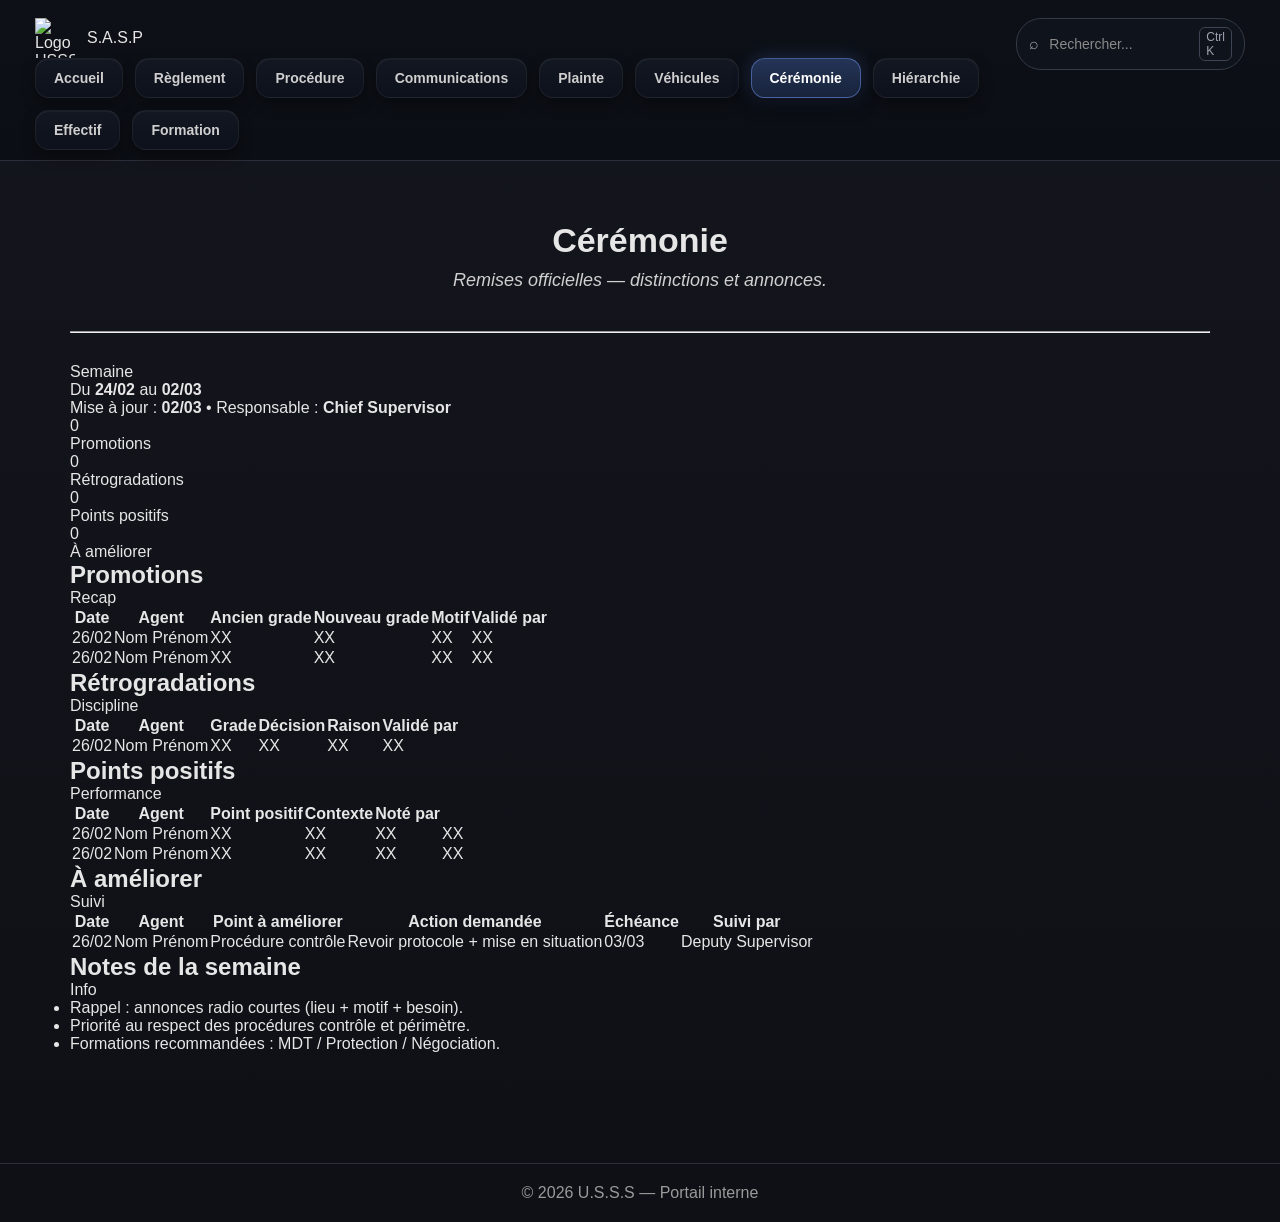
==== ceremonie.html @ 1932ebf6 "Create ceremonie.html" ====
<!DOCTYPE html>
<html lang="fr">
<head>
  <meta charset="UTF-8" />
  <meta name="viewport" content="width=device-width, initial-scale=1.0" />
  <title>U.S.S.S - Cérémonie</title>
  <link rel="icon" type="image/png" href="favicon.png">
  <link rel="stylesheet" href="style.css" />
</head>
<body>

<header class="topbar">
  <div class="topbar__left">
    <div class="brand">
      <div class="brand__logo">
        <img src="favicon.png" alt="Logo USSS">
      </div>
      <div class="brand__name">S.A.S.P</div>
    </div>

    <nav class="nav">
      <a class="nav__link" href="index.html">Accueil</a>
      <a class="nav__link" href="reglement.html">Règlement</a>
      <a class="nav__link" href="procedure.html">Procédure</a>
      <a class="nav__link" href="communications.html">Communications</a>
      <a class="nav__link" href="plainte.html">Plainte</a>
      <a class="nav__link" href="vehicules.html">Véhicules</a>

      <!-- Nom changé uniquement -->
      <a class="nav__link nav__link--active" href="ceremonie.html">Cérémonie</a>

      <a class="nav__link" href="hierarchie.html">Hiérarchie</a>
     <a class="nav__link" href="effectif.html">Effectif</a>
      <a class="nav__link" href="formation.html">Formation</a>
    </nav>
  </div>

  <div class="topbar__right">
    <div class="search">
      <span class="search__icon" aria-hidden="true">⌕</span>
      <input class="search__input" type="search" placeholder="Rechercher..." />
      <span class="search__hint" aria-hidden="true">Ctrl K</span>
    </div>
  </div>
</header>

<main class="container">
  <section class="hero">
    <h1 class="hero__title">Cérémonie</h1>
    <p class="hero__subtitle">Remises officielles — distinctions et annonces.</p>
  </section>

  <hr class="divider" />


  <!-- Bandeau semaine -->
  <section class="dispatch-week">
    <div class="dispatch-week__left">
      <div class="dispatch-week__label">Semaine</div>
      <div class="dispatch-week__range">Du <b>24/02</b> au <b>02/03</b></div>
      <div class="dispatch-week__meta">Mise à jour : <b>02/03</b> • Responsable : <b>Chief Supervisor</b></div>
    </div>

    <div class="dispatch-week__right">
      <div class="dispatch-kpi">
        <div class="dispatch-kpi__value">0</div>
        <div class="dispatch-kpi__label">Promotions</div>
      </div>
      <div class="dispatch-kpi">
        <div class="dispatch-kpi__value">0</div>
        <div class="dispatch-kpi__label">Rétrogradations</div>
      </div>
      <div class="dispatch-kpi">
        <div class="dispatch-kpi__value">0</div>
        <div class="dispatch-kpi__label">Points positifs</div>
      </div>
      <div class="dispatch-kpi">
        <div class="dispatch-kpi__value">0</div>
        <div class="dispatch-kpi__label">À améliorer</div>
      </div>
    </div>
  </section>

  <!-- PROMOTIONS -->
  <section class="dispatch-card">
    <div class="dispatch-head">
      <h2 class="dispatch-title">Promotions</h2>
      <span class="dispatch-badge">Recap</span>
    </div>

    <div class="dispatch-table-wrap">
      <table class="dispatch-table">
        <thead>
          <tr>
            <th>Date</th>
            <th>Agent</th>
            <th>Ancien grade</th>
            <th>Nouveau grade</th>
            <th>Motif</th>
            <th>Validé par</th>
          </tr>
        </thead>
        <tbody>
          <tr>
            <td>26/02</td>
            <td>Nom Prénom</td>
            <td>XX</td>
            <td>XX</td>
            <td>XX</td>
            <td>XX</td>
          </tr>
          <tr>
            <td>26/02</td>
            <td>Nom Prénom</td>
            <td>XX</td>
            <td>XX</td>
            <td>XX</td>
            <td>XX</td>
          </tr>
        </tbody>
      </table>
    </div>
  </section>

  <!-- RÉTROGRADATIONS -->
  <section class="dispatch-card">
    <div class="dispatch-head">
      <h2 class="dispatch-title">Rétrogradations</h2>
      <span class="dispatch-badge dispatch-badge--warn">Discipline</span>
    </div>

    <div class="dispatch-table-wrap">
      <table class="dispatch-table">
        <thead>
          <tr>
            <th>Date</th>
            <th>Agent</th>
            <th>Grade</th>
            <th>Décision</th>
            <th>Raison</th>
            <th>Validé par</th>
          </tr>
        </thead>
        <tbody>
          <tr>
            <td>26/02</td>
            <td>Nom Prénom</td>
            <td>XX</td>
            <td>XX</td>
            <td>XX</td>
            <td>XX</td>
          </tr>
        </tbody>
      </table>
    </div>
  </section>

  <!-- POINTS POSITIFS -->
  <section class="dispatch-card">
    <div class="dispatch-head">
      <h2 class="dispatch-title">Points positifs</h2>
      <span class="dispatch-badge dispatch-badge--ok">Performance</span>
    </div>

    <div class="dispatch-table-wrap">
      <table class="dispatch-table">
        <thead>
          <tr>
            <th>Date</th>
            <th>Agent</th>
            <th>Point positif</th>
            <th>Contexte</th>
            <th>Noté par</th>
          </tr>
        </thead>
        <tbody>
          <tr>
            <td>26/02</td>
            <td>Nom Prénom</td>
            <td>XX</td>
            <td>XX</td>
            <td>XX</td>
            <td>XX</td>
          </tr>
          <tr>
            <td>26/02</td>
            <td>Nom Prénom</td>
            <td>XX</td>
            <td>XX</td>
            <td>XX</td>
            <td>XX</td>
          </tr>
        </tbody>
      </table>
    </div>
  </section>

  <!-- À AMÉLIORER -->
  <section class="dispatch-card">
    <div class="dispatch-head">
      <h2 class="dispatch-title">À améliorer</h2>
      <span class="dispatch-badge dispatch-badge--warn">Suivi</span>
    </div>

    <div class="dispatch-table-wrap">
      <table class="dispatch-table">
        <thead>
          <tr>
            <th>Date</th>
            <th>Agent</th>
            <th>Point à améliorer</th>
            <th>Action demandée</th>
            <th>Échéance</th>
            <th>Suivi par</th>
          </tr>
        </thead>
        <tbody>
          <tr>
            <td>26/02</td>
            <td>Nom Prénom</td>
            <td>Procédure contrôle</td>
            <td>Revoir protocole + mise en situation</td>
            <td>03/03</td>
            <td>Deputy Supervisor</td>
          </tr>
        </tbody>
      </table>
    </div>
  </section>

  <!-- NOTES / REMARQUES -->
  <section class="dispatch-card">
    <div class="dispatch-head">
      <h2 class="dispatch-title">Notes de la semaine</h2>
      <span class="dispatch-badge">Info</span>
    </div>

    <div class="dispatch-notes">
      <ul class="dispatch-notes__list">
        <li>Rappel : annonces radio courtes (lieu + motif + besoin).</li>
        <li>Priorité au respect des procédures contrôle et périmètre.</li>
        <li>Formations recommandées : MDT / Protection / Négociation.</li>
      </ul>
    </div>
  </section>

</main>

<footer class="footer">
  <p>© <span id="year"></span> U.S.S.S — Portail interne</p>
</footer>

<script>
  document.getElementById("year").textContent = new Date().getFullYear();
</script>

</body>
</html>
---- style.css ----
/* RESET */

*{
margin:0;
padding:0;
box-sizing:border-box;
}

:root{
--bg:#0f1115;
--bg2:#151821;
--border:#2a2f3a;
--text:#e6e6e6;
--muted:#a9a9a9;
--blue:#7da2ff;
}

body{
font-family:Arial, Helvetica, sans-serif;
background:linear-gradient(to bottom,#14161d,#0e1016);
color:var(--text);
min-height:100vh;
}

/* HEADER */

.topbar{
display:flex;
justify-content:space-between;
align-items:flex-start;
padding:18px 35px 10px;
border-bottom:1px solid var(--border);
background:linear-gradient(180deg,#0d1117,#0b0e14);
}

/* LOGO */

.brand {
display: flex;
align-items: center;
gap: 12px;
}

.brand__logo {
width: 40px;
height: 40px;
display: flex;
align-items: center;
justify-content: center;
overflow: hidden;
}

.brand__logo img {
width: 100%;
height: 100%;
object-fit: contain;
}
/* MENU */

.nav{
display:flex;
flex-wrap:wrap;
gap:12px;
}

/* BOUTONS MENU */

.nav__link{
position:relative;
display:inline-flex;
align-items:center;
justify-content:center;
padding:11px 18px;
font-size:14px;
font-weight:600;
text-decoration:none;
color:#cfcfcf;

background:linear-gradient(180deg,#131722,#0c111b);

border-radius:14px;

border:1px solid rgba(255,255,255,0.06);

box-shadow:
inset 0 1px 0 rgba(255,255,255,0.04),
0 6px 14px rgba(0,0,0,0.35);

transition:
transform .25s,
background .25s,
box-shadow .25s,
color .25s;

overflow:hidden;
}

/* EFFET LUMIERE */

.nav__link::before{
content:"";
position:absolute;
inset:0;

background:linear-gradient(
120deg,
transparent 0%,
rgba(255,255,255,0.15) 50%,
transparent 100%
);

transform:translateX(-120%);
transition:transform .6s;
}

/* HOVER */

.nav__link:hover{
color:#ffffff;

transform:translateY(-2px) scale(1.03);

background:linear-gradient(180deg,#1a2030,#101622);

box-shadow:
0 10px 20px rgba(0,0,0,0.45),
0 0 10px rgba(90,120,255,0.15);
}

.nav__link:hover::before{
transform:translateX(120%);
}

/* CLICK */

.nav__link:active{
transform:scale(.97);
}

/* BOUTON ACTIF */

.nav__link--active{

color:#ffffff;

background:linear-gradient(180deg,#243457,#18233b);

border-color:rgba(120,160,255,0.45);

box-shadow:
0 8px 18px rgba(0,0,0,0.45),
0 0 18px rgba(100,140,255,0.25);
}

/* SEARCH */

.topbar__right{
display:flex;
align-items:center;
}

.search{
display:flex;
align-items:center;
gap:10px;

border:1px solid #343a46;

border-radius:25px;

padding:8px 12px;

background:#0f131b;
}

.search__icon{
color:#9fa4b0;
}

.search__input{
background:transparent;
border:none;
outline:none;
color:#d9d9d9;
font-size:14px;
width:140px;
}

.search__input::placeholder{
color:#8a8a8a;
}

.search__hint{
font-size:12px;
padding:2px 6px;
border-radius:6px;
border:1px solid #3d4453;
color:#9fa4b0;
}

/* CONTAINER */

.container{
max-width:1200px;
margin:auto;
padding:60px 30px;
}

/* HERO */

.hero{
text-align:center;
margin-bottom:40px;
}

.hero__title{
font-size:34px;
font-weight:700;
margin-bottom:10px;
}

.hero__subtitle{
font-size:18px;
font-style:italic;
color:#d0d0d0;
}

/* DIVIDER */

.divider{
height:1px;
background:var(--border);
margin:30px 0;
}

/* GRID */

.grid{
display:grid;
grid-template-columns:1.3fr 1fr;
gap:60px;
align-items:center;
}

/* IMAGE */

.home-image{
width:100%;
border-radius:6px;
box-shadow:0 10px 25px rgba(0,0,0,0.4);
}

/* TEXT */

.text__title{
font-size:24px;
margin-bottom:15px;
}

.text__desc{
font-size:16px;
line-height:1.6;
color:#cfcfcf;
}

/* CTA */

.cta{
text-align:center;
margin-top:40px;
}

.cta__title{
font-size:28px;
font-weight:700;
margin-bottom:15px;
}

.cta__desc{
max-width:700px;
margin:auto;
line-height:1.6;
color:#cfcfcf;
}

/* BUTTON */

.btn{
display:inline-block;
margin-top:20px;
padding:12px 22px;
border-radius:12px;
text-decoration:none;
font-weight:600;

background:linear-gradient(180deg,#3b63ff,#2748c7);

color:white;

box-shadow:0 6px 16px rgba(0,0,0,0.4);

transition:.25s;
}

.btn:hover{
transform:translateY(-2px);
box-shadow:0 10px 22px rgba(0,0,0,0.45);
}

/* FOOTER */

.footer{
text-align:center;
padding:20px;
border-top:1px solid var(--border);
color:#9a9a9a;
margin-top:50px;
}

/* RESPONSIVE */

@media(max-width:900px){

.grid{
grid-template-columns:1fr;
gap:30px;
}

.topbar{
flex-direction:column;
gap:15px;
}

.search{
width:100%;
}

.search__input{
width:100%;
}

}
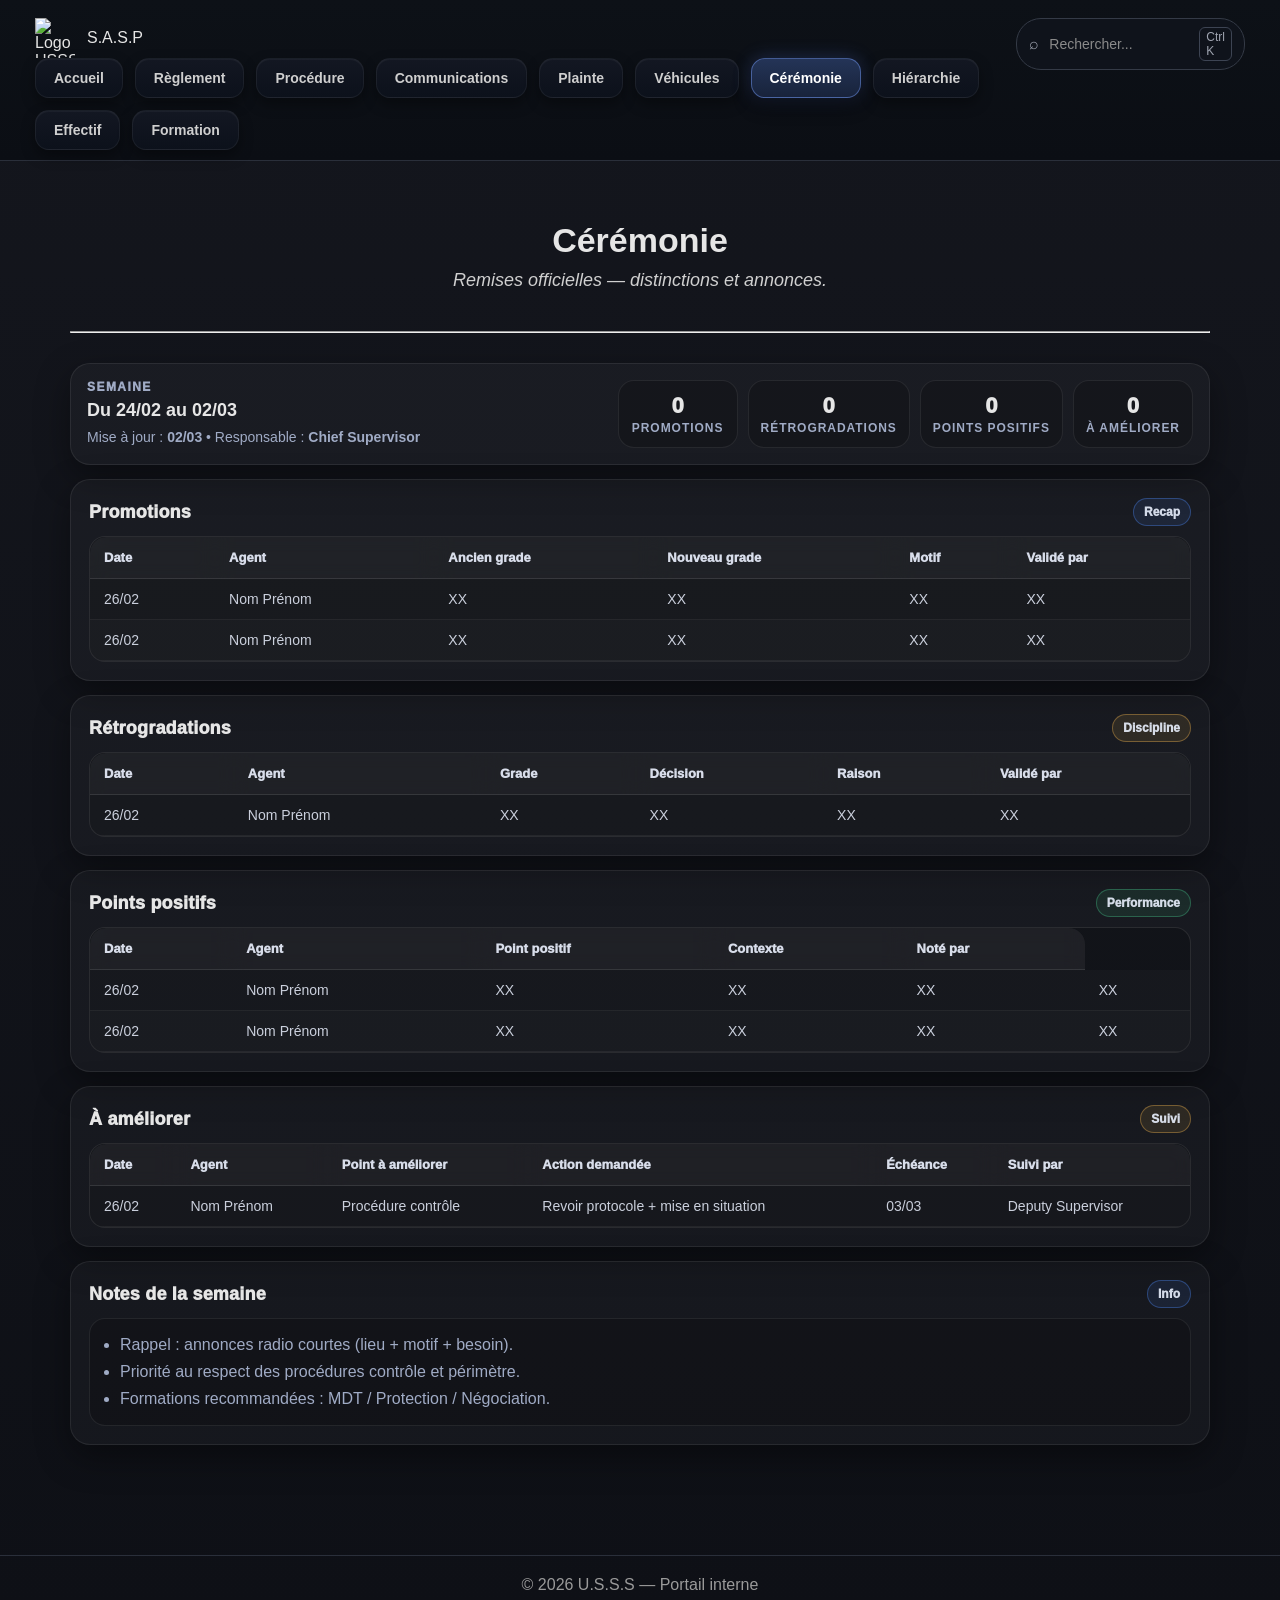
==== commit a6d36d7a: "Update ceremonie.html" ====
--- a/ceremonie.html
+++ b/ceremonie.html
@@ -4,7 +4,7 @@
 <head>
   <meta charset="UTF-8" />
   <meta name="viewport" content="width=device-width, initial-scale=1.0" />
-  <title>U.S.S.S - Cérémonie</title>
+  <title>S.A.S.P - Cérémonie</title>
   <link rel="icon" type="image/png" href="favicon.png">
   <link rel="stylesheet" href="style.css" />
 </head>
--- a/style.css
+++ b/style.css
@@ -340,3 +340,369 @@
 }
 
 }
+
+/* =======================================
+   DISPATCH — TABLEAUX HEBDO (dispatch-*)
+   ======================================= */
+
+.dispatch-week{
+  display:flex;
+  align-items:stretch;
+  justify-content:space-between;
+  gap:14px;
+  padding:16px;
+  border-radius:20px;
+  border:1px solid rgba(255,255,255,.08);
+  background: rgba(255,255,255,.03);
+  box-shadow: 0 12px 34px rgba(0,0,0,.38);
+}
+
+.dispatch-week__label{
+  font-size:12px;
+  font-weight:950;
+  letter-spacing:.12em;
+  text-transform:uppercase;
+  color: rgba(168,179,207,.95);
+}
+
+.dispatch-week__range{
+  margin-top:6px;
+  font-size:18px;
+  font-weight:900;
+}
+
+.dispatch-week__meta{
+  margin-top:6px;
+  color: rgba(168,179,207,.95);
+  font-size:14px;
+  line-height:1.5;
+}
+
+.dispatch-week__right{
+  display:flex;
+  gap:10px;
+  flex-wrap:wrap;
+  align-content:flex-start;
+  justify-content:flex-end;
+}
+
+.dispatch-kpi{
+  min-width:120px;
+  padding:12px 12px;
+  border-radius:16px;
+  border:1px solid rgba(255,255,255,.08);
+  background: rgba(0,0,0,.18);
+  text-align:center;
+}
+
+.dispatch-kpi__value{
+  font-size:22px;
+  font-weight:950;
+}
+
+.dispatch-kpi__label{
+  margin-top:2px;
+  font-size:12px;
+  font-weight:900;
+  letter-spacing:.08em;
+  text-transform:uppercase;
+  color: rgba(168,179,207,.95);
+}
+
+/* Cards */
+.dispatch-card{
+  margin-top: 14px;
+  padding: 18px;
+  border-radius: 20px;
+  border: 1px solid rgba(255,255,255,.08);
+  background: rgba(255,255,255,.03);
+  box-shadow: 0 12px 34px rgba(0,0,0,.38);
+}
+
+.dispatch-head{
+  display:flex;
+  align-items:center;
+  justify-content:space-between;
+  gap:12px;
+  margin-bottom: 10px;
+}
+
+.dispatch-title{
+  margin:0;
+  font-size: 18px;
+  font-weight: 950;
+  letter-spacing: .2px;
+}
+
+.dispatch-badge{
+  font-size: 12px;
+  font-weight: 950;
+  padding: 6px 10px;
+  border-radius: 999px;
+  border: 1px solid rgba(79,140,255,.35);
+  background: rgba(79,140,255,.10);
+  color: rgba(232,238,252,.90);
+}
+
+.dispatch-badge--ok{
+  border-color: rgba(70, 200, 140, .35);
+  background: rgba(70, 200, 140, .10);
+}
+
+.dispatch-badge--warn{
+  border-color: rgba(255, 190, 80, .35);
+  background: rgba(255, 190, 80, .10);
+}
+
+/* Table wrap */
+.dispatch-table-wrap{
+  overflow-x:auto;
+  border-radius:16px;
+  border:1px solid rgba(255,255,255,.10);
+  background: rgba(0,0,0,.22);
+}
+
+/* Table */
+.dispatch-table{
+  width:100%;
+  border-collapse: separate;
+  border-spacing: 0;
+  min-width: 860px;
+}
+
+.dispatch-table thead th{
+  text-align:left;
+  padding: 13px 14px;
+  font-size: 13px;
+  font-weight: 950;
+  color: rgba(232,238,252,.92);
+  background: rgba(255,255,255,.06);
+  border-bottom: 1px solid rgba(255,255,255,.10);
+  position: sticky;
+  top: 0;
+  backdrop-filter: blur(8px);
+}
+
+.dispatch-table thead th:first-child{border-top-left-radius:16px;}
+.dispatch-table thead th:last-child{border-top-right-radius:16px;}
+
+.dispatch-table tbody td{
+  padding: 12px 14px;
+  font-size: 14px;
+  color: rgba(232,238,252,.86);
+  border-bottom: 1px solid rgba(255,255,255,.06);
+  vertical-align: top;
+}
+
+/* Zebra */
+.dispatch-table tbody tr:nth-child(odd) td{ background: rgba(255,255,255,.02); }
+.dispatch-table tbody tr:nth-child(even) td{ background: rgba(255,255,255,.035); }
+
+.dispatch-table tbody tr:hover td{
+  background: rgba(79,140,255,.12);
+}
+
+/* Notes */
+.dispatch-notes{
+  padding: 12px 12px;
+  border-radius: 16px;
+  border: 1px solid rgba(255,255,255,.08);
+  background: rgba(0,0,0,.18);
+}
+
+.dispatch-notes__list{
+  margin:0;
+  padding-left:18px;
+  color: rgba(168,179,207,.95);
+  line-height:1.7;
+}
+
+/* Responsive */
+@media (max-width: 900px){
+  .dispatch-week{flex-direction:column}
+  .dispatch-week__right{justify-content:flex-start}
+}
+
+/* Image Accueil */
+.home-image{
+  width:100%;
+  height:450px;
+  object-fit:cover;
+  border-radius:18px;
+  box-shadow: 0 20px 50px rgba(0,0,0,.5);
+}
+
+/* TABLE FORMATION */
+.table-wrap{
+  overflow-x: auto;
+}
+
+.formation-table{
+  width: 100%;
+  border-collapse: collapse;
+  min-width: 700px;
+}
+
+.formation-table th{
+  text-align: left;
+  padding: 14px;
+  font-size: 13px;
+  font-weight: 900;
+  border-bottom: 1px solid rgba(255,255,255,0.1);
+  background: rgba(255,255,255,0.04);
+}
+
+.formation-table td{
+  padding: 14px;
+  border-bottom: 1px solid rgba(255,255,255,0.06);
+  font-size: 14px;
+  color: rgba(232,238,247,0.85);
+}
+
+.formation-table tr:hover td{
+  background: rgba(108,166,255,0.10);
+}
+
+/* =======================================
+   COMMUNICATIONS — TABLEAU 
+   ======================================= */
+
+.comms-card{
+  margin-top: 14px;
+  padding: 18px;
+  border-radius: 20px;
+  border: 1px solid rgba(255,255,255,.08);
+  background: rgba(255,255,255,.03);
+  box-shadow: 0 12px 34px rgba(0,0,0,.38);
+}
+
+.comms-head{
+  display:flex;
+  align-items:center;
+  justify-content:space-between;
+  gap:12px;
+  margin-bottom: 8px;
+}
+
+.comms-title{
+  margin:0;
+  font-size: 20px;
+  letter-spacing: .2px;
+}
+
+.comms-badge{
+  font-size: 12px;
+  font-weight: 900;
+  padding: 6px 10px;
+  border-radius: 999px;
+  border: 1px solid rgba(79,140,255,.35);
+  background: rgba(79,140,255,.10);
+  color: rgba(232,238,252,.90);
+}
+
+.comms-subtitle{
+  margin: 16px 0 10px;
+  font-size: 13px;
+  font-weight: 950;
+  letter-spacing: .35px;
+  text-transform: uppercase;
+  color: rgba(232,238,252,.85);
+}
+
+/* Wrap = scroll mobile + cadre propre */
+.comms-table-wrap{
+  overflow-x: auto;
+  border-radius: 16px;
+  border: 1px solid rgba(255,255,255,.10);
+  background: rgba(0,0,0,.22);
+}
+
+/* Table */
+.comms-table{
+  width: 100%;
+  border-collapse: separate;      /* important pour garder le radius clean */
+  border-spacing: 0;
+  min-width: 620px;               /* évite que tout s’écrase */
+}
+
+/* Header */
+.comms-table thead th{
+  text-align:left;
+  padding: 13px 14px;
+  font-size: 13px;
+  font-weight: 950;
+  color: rgba(232,238,252,.92);
+  background: rgba(255,255,255,.06);
+  border-bottom: 1px solid rgba(255,255,255,.10);
+  position: sticky;               /* optionnel mais stylé quand tu scroll */
+  top: 0;
+  backdrop-filter: blur(8px);
+}
+
+/* Radius header */
+.comms-table thead th:first-child{
+  border-top-left-radius: 16px;
+}
+.comms-table thead th:last-child{
+  border-top-right-radius: 16px;
+}
+
+/* Body cells */
+.comms-table tbody td{
+  padding: 12px 14px;
+  font-size: 14px;
+  color: rgba(232,238,252,.86);
+  border-bottom: 1px solid rgba(255,255,255,.06);
+  vertical-align: top;
+}
+
+/* Colonne code */
+.comms-table tbody td:first-child{
+  width: 120px;
+  font-weight: 950;
+  letter-spacing: .25px;
+  color: rgba(122,167,255,.95);
+  white-space: nowrap;
+}
+
+/* Zebra rows */
+.comms-table tbody tr:nth-child(odd) td{
+  background: rgba(255,255,255,.02);
+}
+.comms-table tbody tr:nth-child(even) td{
+  background: rgba(255,255,255,.035);
+}
+
+/* Hover clean */
+.comms-table tbody tr:hover td{
+  background: rgba(79,140,255,.12);
+}
+
+/* Dernière ligne radius */
+.comms-table tbody tr:last-child td:first-child{
+  border-bottom-left-radius: 16px;
+}
+.comms-table tbody tr:last-child td:last-child{
+  border-bottom-right-radius: 16px;
+}
+
+/* Petits textes en italique dans table */
+.comms-table em{
+  color: rgba(168,179,207,.95);
+  font-style: italic;
+}
+
+/* Note */
+.comms-note{
+  margin: 12px 2px 0;
+  padding-top: 10px;
+  border-top: 1px solid rgba(255,255,255,.08);
+  color: rgba(168,179,207,.95);
+  line-height: 1.6;
+}
+
+/* Mobile : on réduit un peu */
+@media (max-width: 560px){
+  .comms-card{padding: 14px}
+  .comms-title{font-size: 18px}
+}
